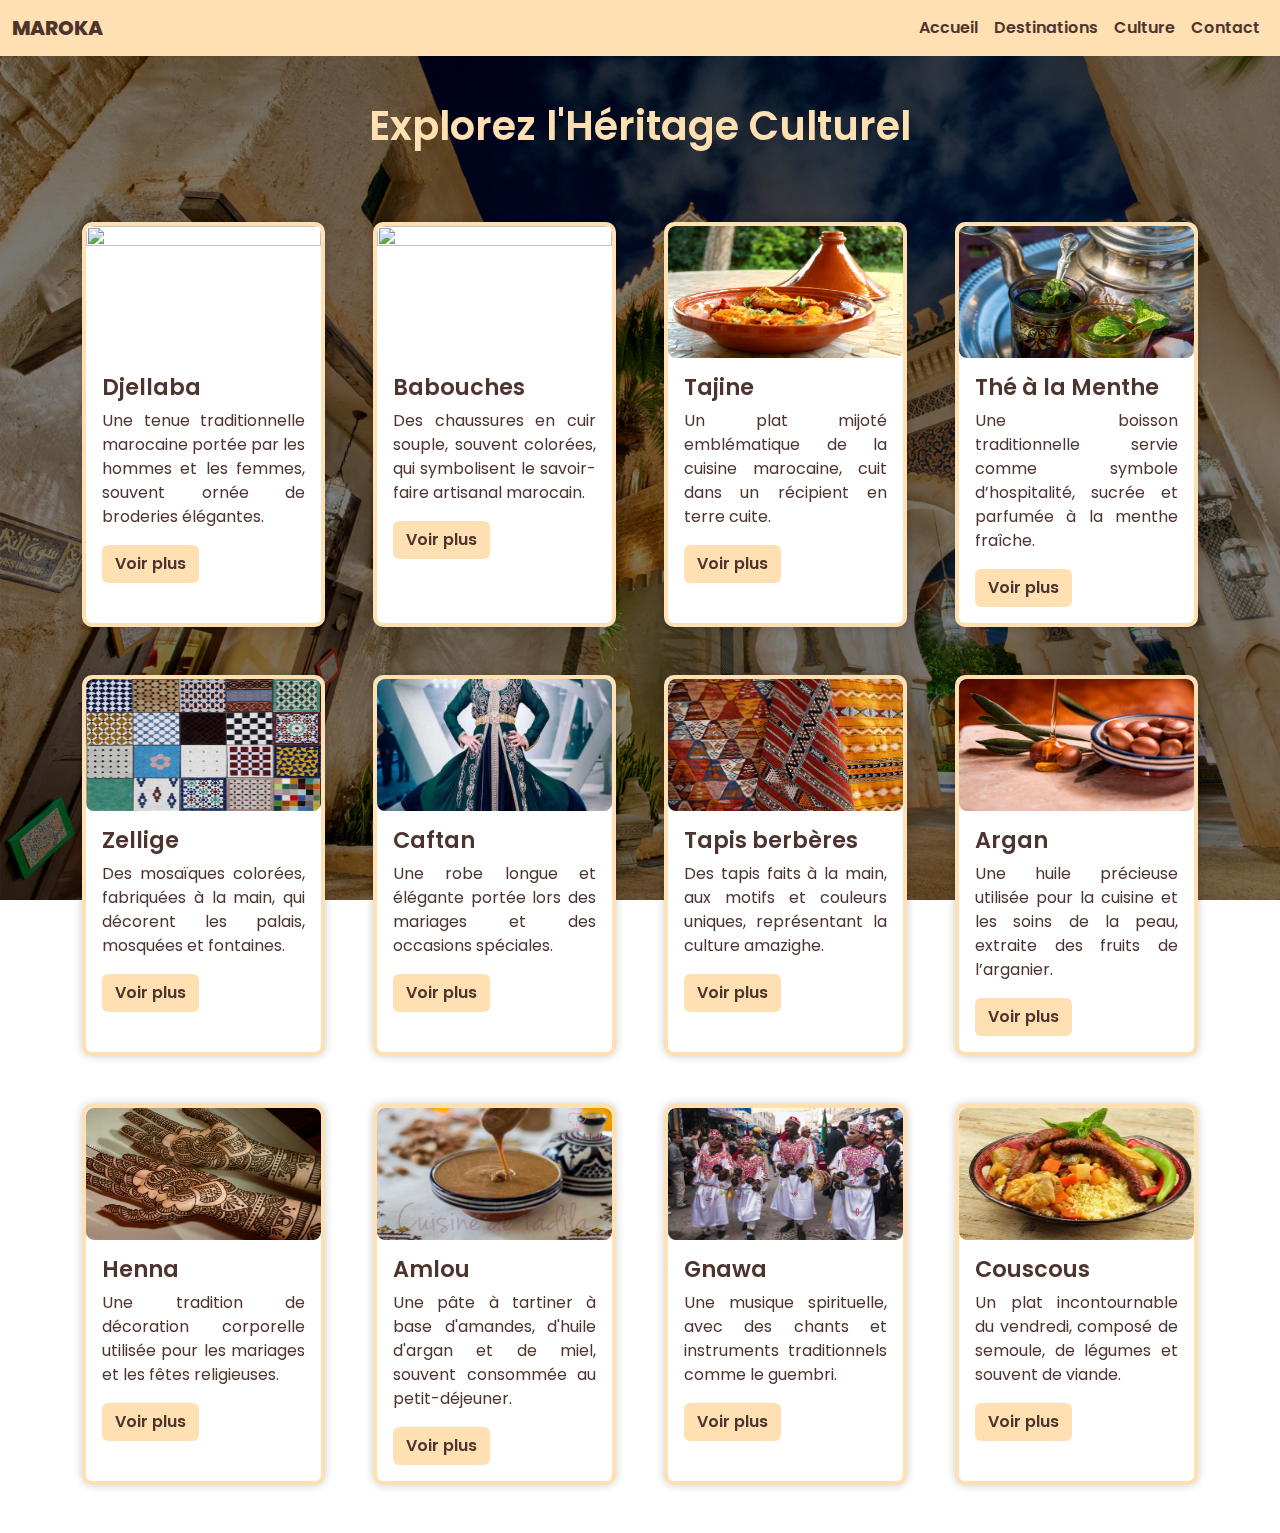
==== subpages/culture.html @ 97c76076 "1st commit" ====
<!DOCTYPE html>
<html lang="fr" dir="ltr">
  <head>
    <!-- Unicode META -->
    <meta charset="UTF-8" />
    <!-- Responsive META -->
    <meta name="viewport" content="width=device-width, initial-scale=1.0" />
    <!-- Titre -->
    <title>MAROKA | Culture</title>
    <!-- Style LINK -->
    <link rel="stylesheet" href="../style/style.css" />
    <!-- Font Awesome LINK -->
    <link
      rel="stylesheet"
      href="https://cdnjs.cloudflare.com/ajax/libs/font-awesome/6.7.2/css/all.min.css"
      integrity="sha512-Evv84Mr4kqVGRNSgIGL/F/aIDqQb7xQ2vcrdIwxfjThSH8CSR7PBEakCr51Ck+w+/U6swU2Im1vVX0SVk9ABhg=="
      crossorigin="anonymous"
      referrerpolicy="no-referrer"
    />
    <!-- Bootstrap LINK -->
    <link rel="stylesheet" href="../style/bootstrap.css" />
    <!-- Google Fonts LINK -->
    <link
      href="https://fonts.googleapis.com/css2?family=Poppins:wght@400;500;600;700;800&display=swap"
      rel="stylesheet"
    />
    <!-- Favicon -->
    <link
      rel="shortcut icon"
      href="../assets/favicon.png"
      type="image/x-icon"
    />
    <style>
      body {
        background-image: url("../assets/bg1.png");
        background-repeat: no-repeat;
        background-size: cover;
        background-attachment: fixed;
        position: relative;
        margin: 0;
      }
      body::-webkit-scrollbar {
        display: none;
      }
      body::before {
        content: "";
        position: fixed;
        top: 0;
        left: 0;
        width: 100%;
        height: 100%;
        background: rgba(0, 0, 0, 0.5);
        z-index: -1;
      }
      .card {
        border: 4px solid #ffe0b2;
        border-radius: 10px;
        text-align: justify;
        box-shadow: 0 0 10px rgba(0, 0, 0, 0.2);
        transition: all 0.3s;
      }
      .card-title {
        font-weight: 600;
        font-size: 1.4rem;
        color: #4e342e;
      }
      .card-text {
        font-size: 1rem;
        color: #4e342e;
      }
      .btn {
        font-weight: 600;
        background-color: #ffe0b2;
        color: #4e342e;
      }
      .card-img-top {
        aspect-ratio: 16 / 9;
        border-radius: 8px;
      }
      .card:hover {
        box-shadow: 0 0 20px rgba(0, 0, 0, 0.3);
        transform: translate(0, -5px);
        transition: all 0.3s;
      }
      .btn:hover {
        background-color: #ffe0b2eb;
        color: #4e342e;
      }
      #title {
        font-weight: 600;
      }
    </style>
  </head>
  <body>
    <header class="header">
      <nav class="navbar navbar-expand-lg">
        <div class="container-fluid">
          <a class="navbar-brand" href="../accueil.html">
            <h6 class="logo">MAROKA</h6>
          </a>
          <button
            class="navbar-toggler"
            type="button"
            data-bs-toggle="collapse"
            data-bs-target="#navbarSupportedContent"
            aria-controls="navbarSupportedContent"
            aria-expanded="false"
            aria-label="Toggle navigation"
          >
            <span class="navbar-toggler-icon"></span>
          </button>
          <div class="collapse navbar-collapse" id="navbarSupportedContent">
            <ul class="navbar-nav ms-auto mb-2 mb-lg-0">
              <li class="nav-item">
                <a aria-current="page" class="nav-link" href="../accueil.html"
                  >Accueil</a
                >
              </li>
              <li class="nav-item">
                <a class="nav-link" href="destinations.html">Destinations</a>
              </li>
              <li class="nav-item">
                <a class="nav-link" href="culture.html">Culture</a>
              </li>
              <li class="nav-item">
                <a class="nav-link" href="contact.html">Contact</a>
              </li>
            </ul>
          </div>
        </div>
      </nav>
    </header>

    <main class="main">
      <div class="container py-5">
        <div class="row g-4 g-lg-5 mt-1">
          <br />
          <h1 id="title" class="mb-4 text-center">
            Explorez l'Héritage Culturel
          </h1>
          <br />
          <!-- Card 1 -->
          <div class="col-12 col-sm-6 col-lg-3">
            <div class="card h-100">
              <img src="../assets/djellaba.jpg" class="card-img-top" />
              <div class="card-body">
                <h5 class="card-title">Djellaba</h5>
                <p class="card-text">
                  Une tenue traditionnelle marocaine portée par les hommes et
                  les femmes, souvent ornée de broderies élégantes.
                </p>
                <a
                  href="https://fr.wikipedia.org/wiki/Djellaba"
                  target="_blank"
                  class="btn"
                >
                  Voir plus
                </a>
              </div>
            </div>
          </div>
          <!-- Card 2 -->
          <div class="col-12 col-sm-6 col-lg-3">
            <div class="card h-100">
              <img src="../assets/babouches.jpg" class="card-img-top" />
              <div class="card-body">
                <h5 class="card-title">Babouches</h5>
                <p class="card-text">
                  Des chaussures en cuir souple, souvent colorées, qui
                  symbolisent le savoir-faire artisanal marocain.
                </p>
                <a
                  href="https://fr.wikipedia.org/wiki/Babouche"
                  target="_blank"
                  class="btn"
                >
                  Voir plus
                </a>
              </div>
            </div>
          </div>
          <!-- Card 3 -->
          <div class="col-12 col-sm-6 col-lg-3">
            <div class="card h-100">
              <img src="../assets/Tajine.jpg" class="card-img-top" />
              <div class="card-body">
                <h5 class="card-title">Tajine</h5>
                <p class="card-text">
                  Un plat mijoté emblématique de la cuisine marocaine, cuit dans
                  un récipient en terre cuite.
                </p>
                <a
                  href="https://fr.wikipedia.org/wiki/Tajine"
                  target="_blank"
                  class="btn"
                >
                  Voir plus
                </a>
              </div>
            </div>
          </div>
          <!-- Card 4 -->
          <div class="col-12 col-sm-6 col-lg-3">
            <div class="card h-100">
              <img src="../assets/The a la Menthe.jpg" class="card-img-top" />
              <div class="card-body">
                <h5 class="card-title">Thé à la Menthe</h5>
                <p class="card-text">
                  Une boisson traditionnelle servie comme symbole d’hospitalité,
                  sucrée et parfumée à la menthe fraîche.
                </p>
                <a
                  href="https://fr.wikipedia.org/wiki/Th%C3%A9_%C3%A0_la_menthe"
                  target="_blank"
                  class="btn"
                >
                  Voir plus
                </a>
              </div>
            </div>
          </div>
          <!-- Card 5 -->
          <div class="col-12 col-sm-6 col-lg-3">
            <div class="card h-100">
              <img src="../assets/Zellige.jpg" class="card-img-top" />
              <div class="card-body">
                <h5 class="card-title">Zellige</h5>
                <p class="card-text">
                  Des mosaïques colorées, fabriquées à la main, qui décorent les
                  palais, mosquées et fontaines.
                </p>
                <a
                  href="https://fr.wikipedia.org/wiki/Zellige"
                  target="_blank"
                  class="btn"
                >
                  Voir plus
                </a>
              </div>
            </div>
          </div>
          <!-- Card 6 -->
          <div class="col-12 col-sm-6 col-lg-3">
            <div class="card h-100">
              <img src="../assets/Caftan.jpg" class="card-img-top" />
              <div class="card-body">
                <h5 class="card-title">Caftan</h5>
                <p class="card-text">
                  Une robe longue et élégante portée lors des mariages et des
                  occasions spéciales.
                </p>
                <a
                  href="https://fr.wikipedia.org/wiki/Caftan"
                  target="_blank"
                  class="btn"
                >
                  Voir plus
                </a>
              </div>
            </div>
          </div>
          <!-- Card 7 -->
          <div class="col-12 col-sm-6 col-lg-3">
            <div class="card h-100">
              <img src="../assets/Tapis berberes.jpg" class="card-img-top" />
              <div class="card-body">
                <h5 class="card-title">Tapis berbères</h5>
                <p class="card-text">
                  Des tapis faits à la main, aux motifs et couleurs uniques,
                  représentant la culture amazighe.
                </p>
                <a
                  href="https://fr.wikipedia.org/wiki/Tapis_berb%C3%A8re"
                  target="_blank"
                  class="btn"
                >
                  Voir plus
                </a>
              </div>
            </div>
          </div>
          <!-- Card 8 -->
          <div class="col-12 col-sm-6 col-lg-3">
            <div class="card h-100">
              <img src="../assets/Argan.jpg" class="card-img-top" />
              <div class="card-body">
                <h5 class="card-title">Argan</h5>
                <p class="card-text">
                  Une huile précieuse utilisée pour la cuisine et les soins de
                  la peau, extraite des fruits de l’arganier.
                </p>
                <a
                  href="https://fr.wiktionary.org/wiki/argan"
                  target="_blank"
                  class="btn"
                >
                  Voir plus
                </a>
              </div>
            </div>
          </div>
          <!-- Card 9 -->
          <div class="col-12 col-sm-6 col-lg-3">
            <div class="card h-100">
              <img src="../assets/Henna.jpg" class="card-img-top" />
              <div class="card-body">
                <h5 class="card-title">Henna</h5>
                <p class="card-text">
                  Une tradition de décoration corporelle utilisée pour les
                  mariages et les fêtes religieuses.
                </p>
                <a
                  href="https://fr.wikipedia.org/wiki/Henn%C3%A9"
                  target="_blank"
                  class="btn"
                >
                  Voir plus
                </a>
              </div>
            </div>
          </div>
          <!-- Card 10 -->
          <div class="col-12 col-sm-6 col-lg-3">
            <div class="card h-100">
              <img src="../assets/Amlou.jpg" class="card-img-top" />
              <div class="card-body">
                <h5 class="card-title">Amlou</h5>
                <p class="card-text">
                  Une pâte à tartiner à base d'amandes, d'huile d'argan et de
                  miel, souvent consommée au petit-déjeuner.
                </p>
                <a
                  href="https://fr.wikipedia.org/wiki/Amlou"
                  target="_blank"
                  class="btn"
                >
                  Voir plus
                </a>
              </div>
            </div>
          </div>
          <!-- Card 11 -->
          <div class="col-12 col-sm-6 col-lg-3">
            <div class="card h-100">
              <img src="../assets/Gnawa.jpg" class="card-img-top" />
              <div class="card-body">
                <h5 class="card-title">Gnawa</h5>
                <p class="card-text">
                  Une musique spirituelle, avec des chants et instruments
                  traditionnels comme le guembri.
                </p>
                <a
                  href="https://fr.wikipedia.org/wiki/Gnawa"
                  target="_blank"
                  class="btn"
                >
                  Voir plus
                </a>
              </div>
            </div>
          </div>
          <!-- Card 12 -->
          <div class="col-12 col-sm-6 col-lg-3">
            <div class="card h-100">
              <img src="../assets/Couscous.jpg" class="card-img-top" />
              <div class="card-body">
                <h5 class="card-title">Couscous</h5>
                <p class="card-text">
                  Un plat incontournable du vendredi, composé de semoule, de
                  légumes et souvent de viande.
                </p>
                <a
                  href="https://fr.wikipedia.org/wiki/Couscous"
                  target="_blank"
                  class="btn"
                >
                  Voir plus
                </a>
              </div>
            </div>
          </div>
        </div>
      </div>
    </main>
    <script
      src="https://cdn.jsdelivr.net/npm/bootstrap@5.3.3/dist/js/bootstrap.bundle.min.js"
      integrity="sha384-YvpcrYf0tY3lHB60NNkmXc5s9fDVZLESaAA55NDzOxhy9GkcIdslK1eN7N6jIeHz"
      crossorigin="anonymous"
    ></script>
  </body>
</html>
---- style/style.css ----
/*
Brand: MAROKA

Couleurs:
    Couleur principale #ffe0b2
    Couleur secondaire #4e342e

Police: Poppins
*/

* {
  margin: 0;
  padding: 0;
  box-sizing: border-box;
  font-family: Poppins;
}

i {
  background-color: transparent;
}

.logo {
  font-size: 20px;
  font-weight: 800;
  margin: auto;
  color: #4e342e;
}

.header {
  background-color: #ffe0b2;
  position: fixed;
  top: 0;
  left: 0;
  width: 100%;
  z-index: 999;
}

.header ul li a {
  font-weight: 600;
  color: #4e342e;
}

.carousel-background {
  height: auto;
  position: relative;
  overflow: hidden;
}

.carousel-item img {
  object-fit: cover;
  height: 100vh;
  width: 100%;
}

.carousel-overlay {
  position: absolute;
  top: 0;
  left: 0;
  width: 100%;
  height: 100%;
  display: flex;
  justify-content: center;
  align-items: center;
  text-align: center;
  background: rgba(0, 0, 0, 0.5);
}

.button {
  padding: 8px 20px;
  transform: translate(0, 30px);
  border: none;
  outline: none;
  background-color: #ffe0b2;
  color: #4e342e;
  border-radius: 7px;
  font-weight: 600;
  font-size: 1.2rem;
  cursor: pointer;
  transition: all 0.2s ease-out;
}

.button:hover {
  background-color: #ffe0b2eb;
  transition: all 0.2s ease-out;
}

#hero-title {
  color: #ffe0b2;
  font-size: 60px;
  text-align: left center;
  line-height: 40px;
}

.m-ici {
  font-size: 30px;
}

#btn-carousel-1 {
  transform: scale(1.5);
}
#btn-carousel-2 {
  transform: scale(1.5);
}

#title {
  font-size: 40px;
  color: #ffe0b2;
  font-weight: 600;
  margin-top: 50px;
}

@media (max-width: 600px) {
  #hero-title {
    font-size: 25px;
  }
  .m-ici {
    font-size: 20px;
  }
  #hero-title {
    line-height: 30px;
  }
  .button {
    font-size: 0.8rem;
  }
  #btn-carousel-1 {
    transform: scale(0.5);
  }
  #btn-carousel-2 {
    transform: scale(0.5);
  }
}

@media (max-width: 768px) {
  #hero-title {
    font-size: 35px;
  }
  .m-ici {
    font-size: 20px;
  }
  #hero-title {
    line-height: 30px;
  }
  .button {
    font-size: 1rem;
  }
  #btn-carousel-1 {
    transform: scale(1);
  }
  #btn-carousel-2 {
    transform: scale(1);
  }
}
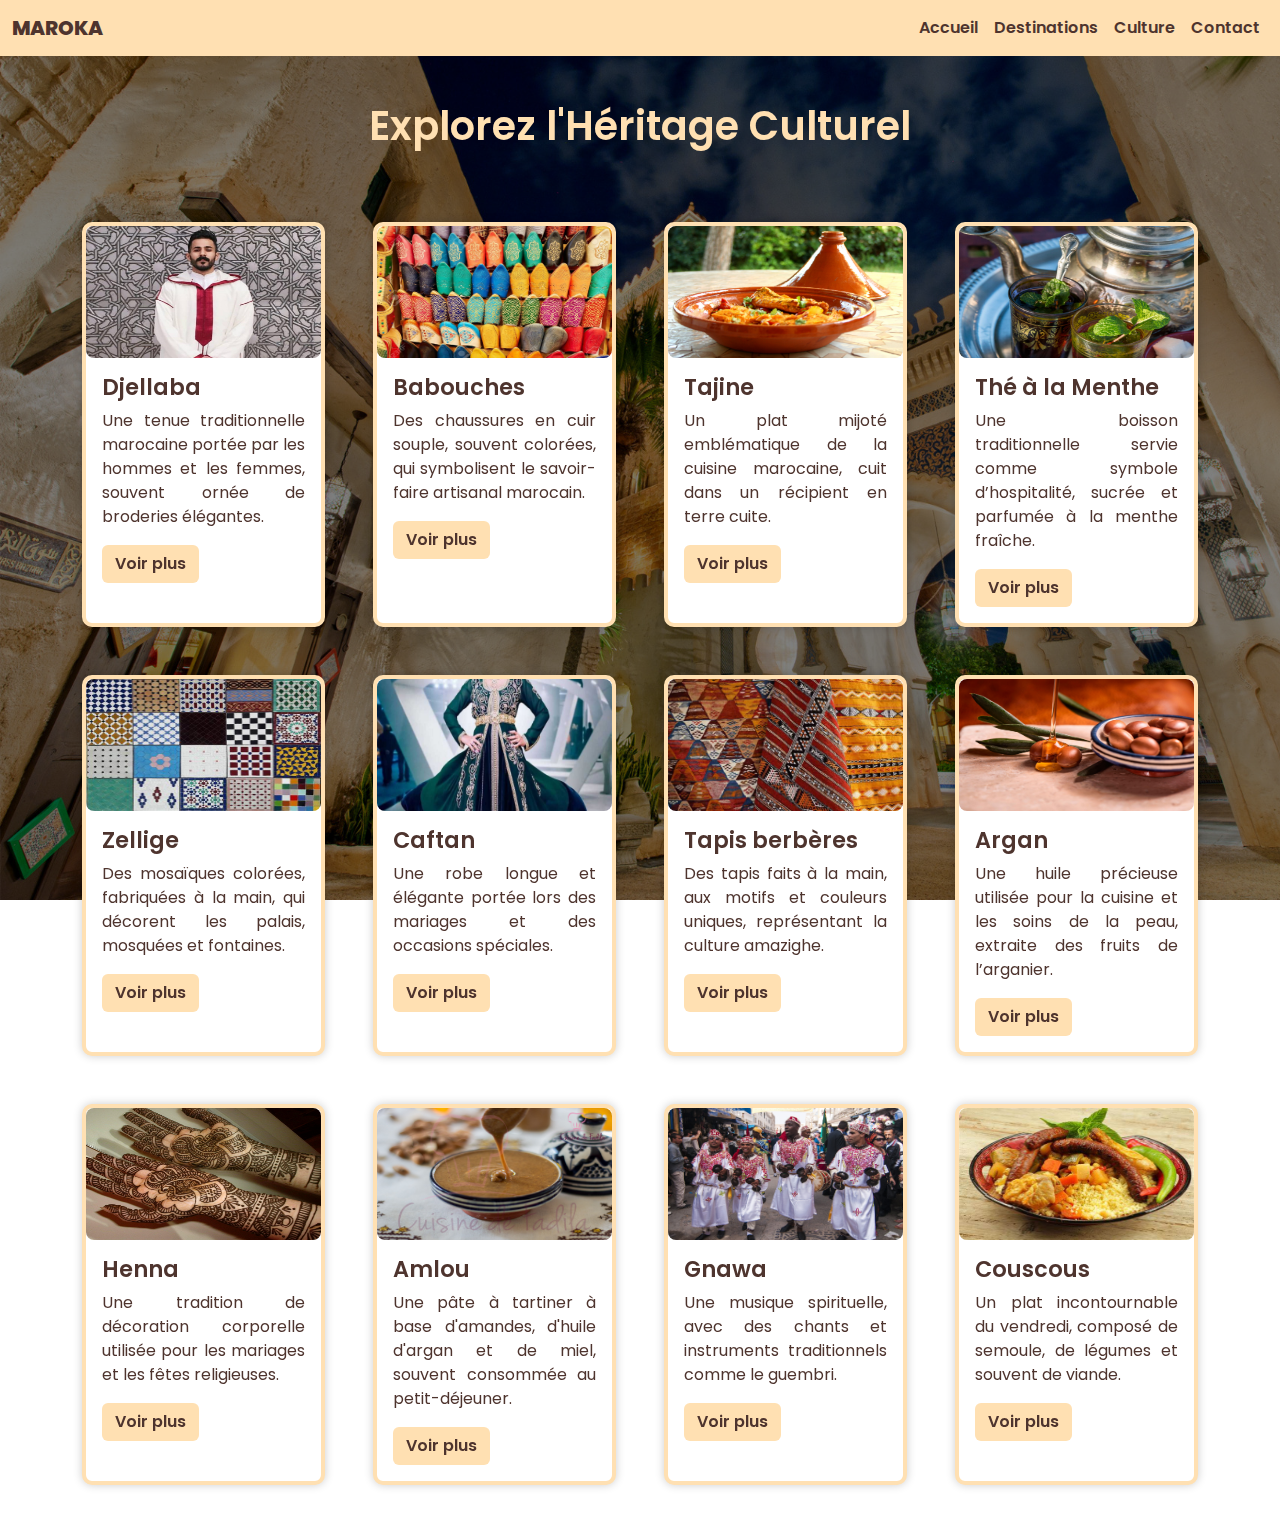
==== commit 2294ca73: "rename index.html" ====
--- a/subpages/culture.html
+++ b/subpages/culture.html
@@ -95,7 +95,7 @@
     <header class="header">
       <nav class="navbar navbar-expand-lg">
         <div class="container-fluid">
-          <a class="navbar-brand" href="../accueil.html">
+          <a class="navbar-brand" href="../index.html">
             <h6 class="logo">MAROKA</h6>
           </a>
           <button
@@ -112,7 +112,7 @@
           <div class="collapse navbar-collapse" id="navbarSupportedContent">
             <ul class="navbar-nav ms-auto mb-2 mb-lg-0">
               <li class="nav-item">
-                <a aria-current="page" class="nav-link" href="../accueil.html"
+                <a aria-current="page" class="nav-link" href="../index.html"
                   >Accueil</a
                 >
               </li>
@@ -142,7 +142,7 @@
           <!-- Card 1 -->
           <div class="col-12 col-sm-6 col-lg-3">
             <div class="card h-100">
-              <img src="../assets/djellaba.jpg" class="card-img-top" />
+              <img src="../assets/Djellaba.jpg" class="card-img-top" />
               <div class="card-body">
                 <h5 class="card-title">Djellaba</h5>
                 <p class="card-text">
@@ -162,7 +162,7 @@
           <!-- Card 2 -->
           <div class="col-12 col-sm-6 col-lg-3">
             <div class="card h-100">
-              <img src="../assets/babouches.jpg" class="card-img-top" />
+              <img src="../assets/Babouches.jpg" class="card-img-top" />
               <div class="card-body">
                 <h5 class="card-title">Babouches</h5>
                 <p class="card-text">
